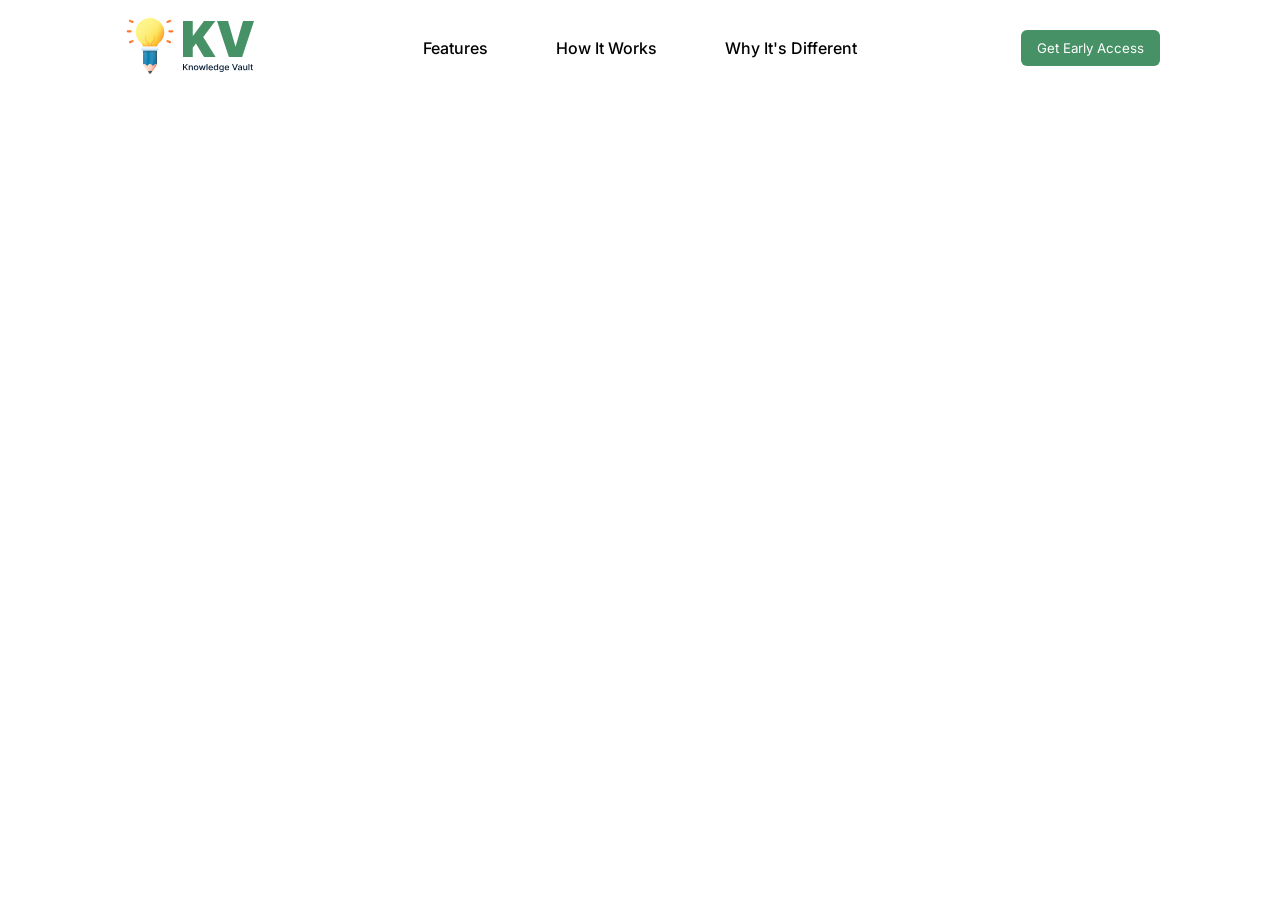
==== B13-A01-Knowledge-Vault/index.html @ 8a48af3f "Header Section Done" ====
<!DOCTYPE html>
<html lang="en">
<head>
  <meta charset="UTF-8">
  <meta name="viewport" content="width=device-width, initial-scale=1.0">
  <title>KV Knowledge Vault</title>
  <link rel="stylesheet" href="style.css">
<link rel="preconnect" href="https://fonts.googleapis.com">
<link rel="preconnect" href="https://fonts.gstatic.com" crossorigin>
<link
  href="https://fonts.googleapis.com/css2?family=Inter:ital,opsz,wght@0,14..32,100..900;1,14..32,100..900&family=Plus+Jakarta+Sans:ital,wght@0,200..800;1,200..800&display=swap"
  rel="stylesheet">
</head>
<body>
  
  <!-- Header Section -->

  <header id="header-section">
    <div>
      <img src="./assets/logo-navbar.png" alt="">
    </div>

    <nav class="nav-item">
      <a href="#">Features</a>
      <a href="#">How It Works</a>
      <a href="#">Why It's Different</a>
    </nav>

    <button class="common-btn">Get Early Access</button>

  </header>
</body>
</html>
---- B13-A01-Knowledge-Vault/style.css ----
* {
  margin: 0;
  padding: 0;
  box-sizing: border-box;
  font-family: "Inter", sans-serif;
  background: #FFFFFF;
}

/* Common Secton */

.common-btn {
  background: #469165;
  padding: 10px 16px;
  border: none;
  border-radius: 6px;
  color: #FFFFFF;
  cursor: pointer;
}

/* Header Section */

#header-section {
  display: flex;
  justify-content: space-between;
  padding: 16px 120px;
  align-items: center;
}

.nav-item a {
  margin: 0 32px;
  text-decoration: none;
  color: #000000;
  font-size: 16px;
  font-weight: 500;
}
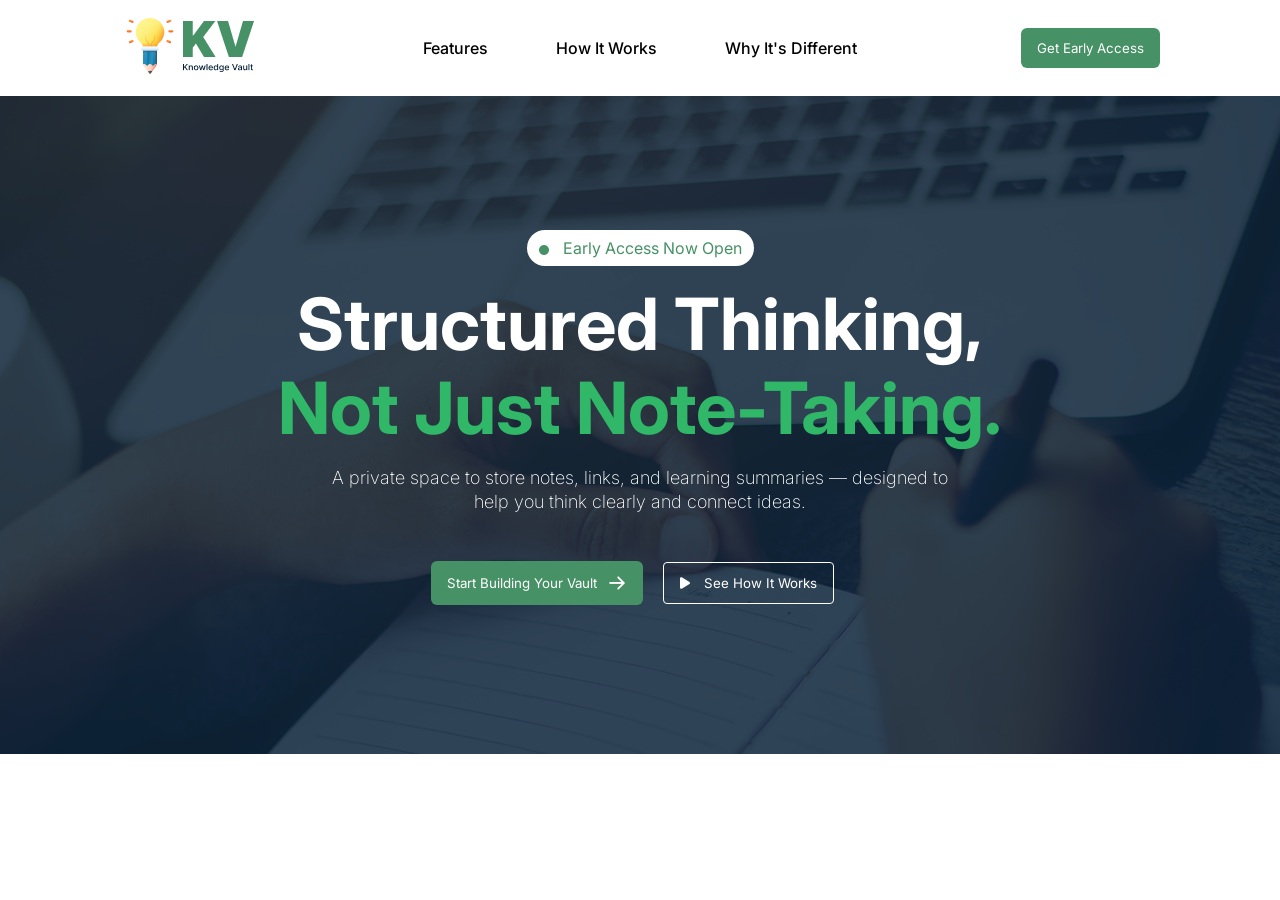
==== commit a0a49437: "Banner Section Done" ====
--- a/B13-A01-Knowledge-Vault/index.html
+++ b/B13-A01-Knowledge-Vault/index.html
@@ -10,6 +10,9 @@
 <link
   href="https://fonts.googleapis.com/css2?family=Inter:ital,opsz,wght@0,14..32,100..900;1,14..32,100..900&family=Plus+Jakarta+Sans:ital,wght@0,200..800;1,200..800&display=swap"
   rel="stylesheet">
+
+  <link rel="stylesheet"
+    href="https://cdnjs.cloudflare.com/ajax/libs/font-awesome/6.5.1/css/all.min.css">
 </head>
 <body>
   
@@ -29,5 +32,34 @@
     <button class="common-btn">Get Early Access</button>
 
   </header>
+
+  <!-- Banner Section -->
+
+  <section id="banner-section">
+
+    <p class="banner-text-01">
+      <i class="fa-solid fa-circle"></i>
+      Early Access Now Open
+    </p>
+
+    <h1>
+      Structured Thinking,<br>
+      <span>Not Just Note-Taking.</span>
+    </h1>
+
+    <p class="banner-text-02">A private space to store notes, links, and learning summaries — designed to <br> help you think clearly and connect ideas.</p>
+
+    <div class="banner-btn">
+    <button class="common-btn">
+  <span>Start Building Your Vault</span>
+  <img src="./assets/ArrowRight.png" alt="">
+</button>
+
+    <button class="btn"> 
+      <i class="fa-solid fa-play"></i>
+       See How It Works</button>
+    </div>
+
+  </section>
 </body>
 </html>
--- a/B13-A01-Knowledge-Vault/style.css
+++ b/B13-A01-Knowledge-Vault/style.css
@@ -3,18 +3,34 @@
   padding: 0;
   box-sizing: border-box;
   font-family: "Inter", sans-serif;
-  background: #FFFFFF;
 }
 
 /* Common Secton */
 
 .common-btn {
   background: #469165;
-  padding: 10px 16px;
+  padding: 12px 16px;
   border: none;
   border-radius: 6px;
   color: #FFFFFF;
+  display: inline-flex;
+  gap: 10px;
+  align-items: center;
   cursor: pointer;
+}
+
+.btn {
+  padding: 12px 16px;
+  border: 1px solid #FFFFFF;
+  border-radius: 4px;
+  background: transparent;
+  color: #FFFFFF;
+  cursor: pointer;
+  margin: 16px;
+}
+
+.btn i {
+  margin-right: 10px;
 }
 
 /* Header Section */
@@ -32,4 +48,51 @@
   color: #000000;
   font-size: 16px;
   font-weight: 500;
-}+}
+
+#banner-section {
+  background-image: url(./assets/hero-bg.png);
+  background-size: cover;       
+  background-position: center;  
+  background-repeat: no-repeat;
+  text-align: center;
+  padding: 134px 120px;
+  width: 100%;
+}
+
+.banner-text-01 {
+  background-color: #FFFFFF;
+  display: inline-block;
+  padding:8px 12px;
+  border-radius: 1000px;
+  font-size: 16px;
+  color: #469165;
+  margin-bottom: 16px;
+}
+
+.banner-text-01 i{
+  text-align: center;
+  font-size: 10px;
+  margin-right: 10px;
+}
+
+#banner-section h1 {
+  font-size: 72px;
+  font-weight: bold;
+  line-height: 84px;
+  color: #FFFFFF;
+  margin-bottom: 16px;
+}
+
+#banner-section h1 span {
+  color: #30B868;
+}
+
+.banner-text-02 {
+  font-size: 18px;
+  font-weight: 200;
+  line-height: 24px;
+  color: #FFFFFF;
+  margin-bottom: 32px;
+}
+ 
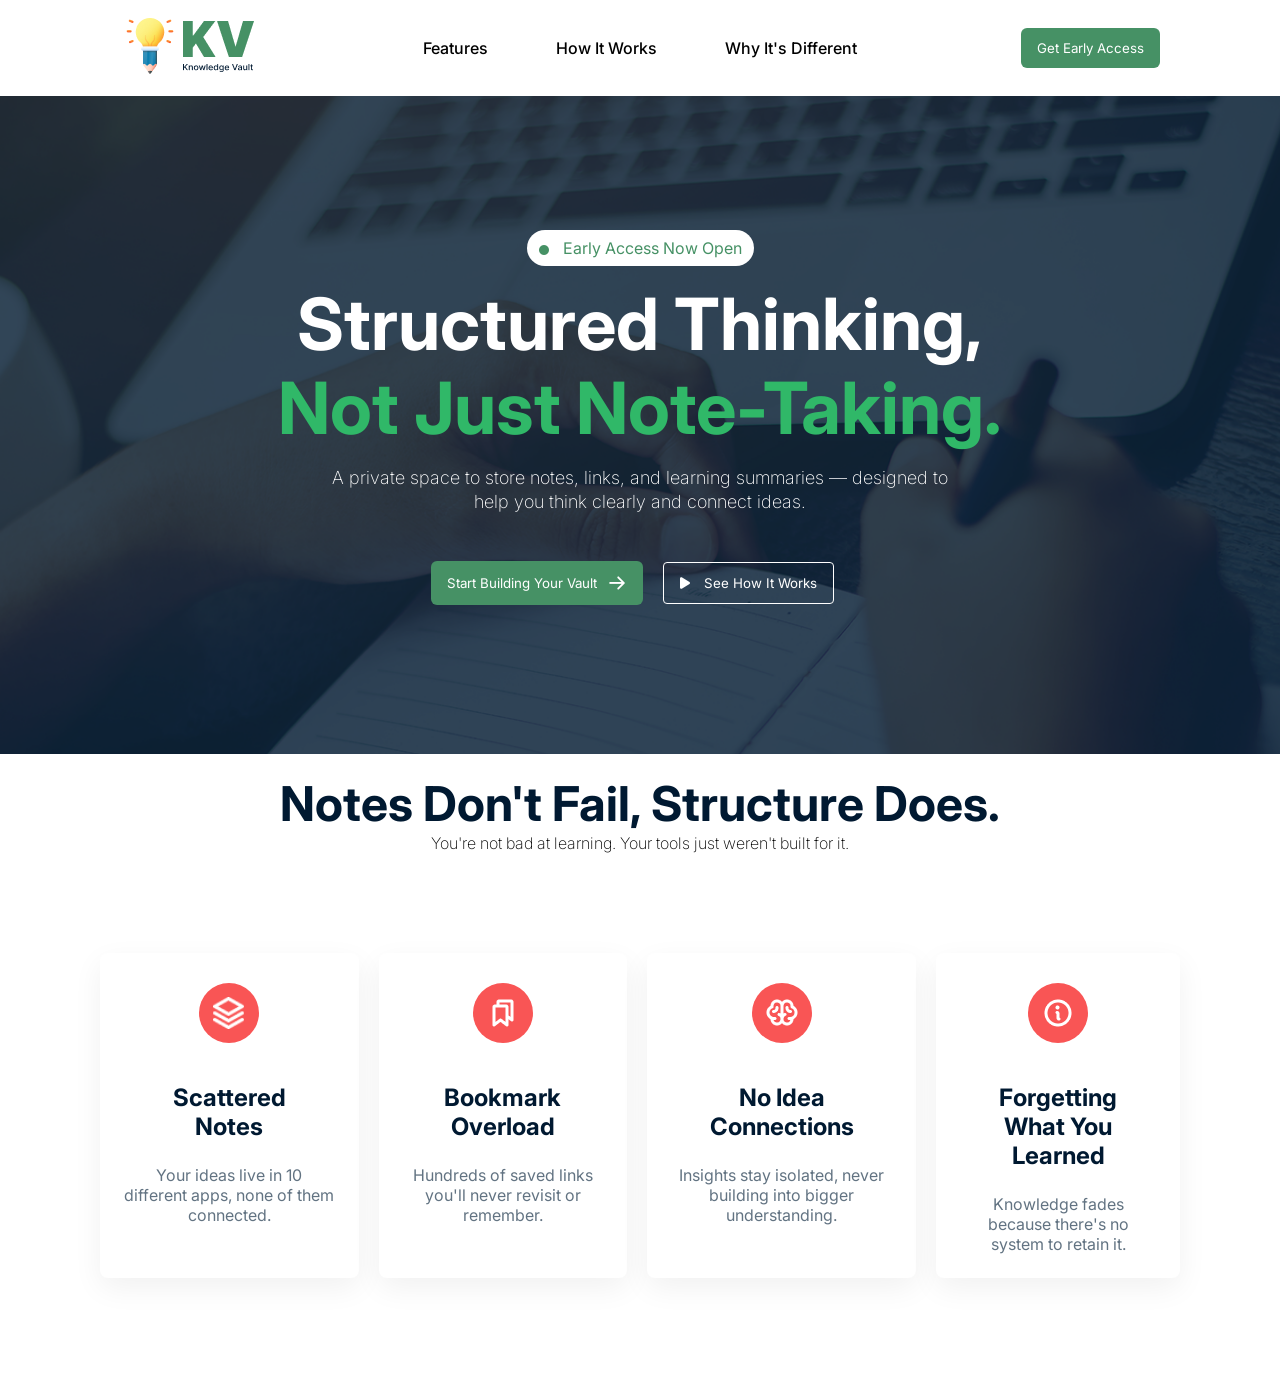
==== commit 1f0034e1: "Notes part done" ====
--- a/B13-A01-Knowledge-Vault/index.html
+++ b/B13-A01-Knowledge-Vault/index.html
@@ -61,5 +61,49 @@
     </div>
 
   </section>
+
+  <section id="notes-section">
+    <h2>Notes Don't Fail, Structure Does.</h2>
+    <p class="title">
+      You're not bad at learning. Your tools just weren't built for it.
+    </p>
+
+    <div class="notes-cards">
+      <div class="card">
+      <div class="icon">
+        <img src="./assets/Vector.png" alt="Scattered Notes">
+      </div>
+      <h3>Scattered Notes</h3>
+      <p>Your ideas live in 10 different apps, none of them connected.</p>
+    </div>
+
+    <div class="card">
+      <div class="icon">
+        <img src="./assets/Bookmarks.png" alt="Bookmark Overload">
+      </div>
+      <h3>Bookmark Overload</h3>
+      <p>Hundreds of saved links you'll never revisit or remember.</p>
+    </div>
+
+    <div class="card">
+      <div class="icon">
+        <img src="./assets/Brain.png" alt="No Idea Connections">
+      </div>
+      <h3>No Idea Connections</h3>
+      <p>Insights stay isolated, never building into bigger understanding.</p>
+    </div>
+
+    <div class="card">
+      <div class="icon">
+        <img src="./assets/Info.png" alt="Forgetting What You Learned">
+      </div>
+      <h3>Forgetting What You Learned</h3>
+      <p>Knowledge fades because there's no system to retain it.</p>
+    </div>
+
+  </div>
+
+</section>
+
 </body>
 </html>
--- a/B13-A01-Knowledge-Vault/style.css
+++ b/B13-A01-Knowledge-Vault/style.css
@@ -94,5 +94,69 @@
   line-height: 24px;
   color: #FFFFFF;
   margin-bottom: 32px;
+} 
+
+#notes-section h2 {
+  font-size: 48px;
+  font-weight: bold;
+  text-align: center;
+  padding-top: 20px;
+  color: #001931;
 }
+
+#notes-section .title {
+  font-size: 16px;
+  font-weight: 200;
+  text-align: center;
+}
+
+.notes-cards {
+  padding: 100px;
+  display: flex;
+  justify-content: space-between;
+  gap: 20px;
+  flex-wrap: nowrap;
+  margin-bottom: 20px 30px;
+}
+
+.card {
+  background: #ffffff;
+  padding: 24px 24px;
+  border-radius: 8px;
+  padding-top: 30px;
+  box-shadow: 0 10px 30px rgba(0,0,0,0.06);
+  transition: transform 0.3s ease;
+}
+
+.icon {
+  width: 60px;
+  height: 60px;
+  background: #F95555;
+  border-radius: 50%;
+  display: flex;
+  align-items: center;
+  justify-content: center;
+  margin: 0 auto 16px;
  
+}
+
+.icon img {
+  width: 32px;
+  height: 32px;
+}
+
+.card h3 {
+  font-size: 24px;
+  color: #001931;
+  padding: 24px 24px;
+  text-align: center;
+}
+
+.card p {
+  font-size: 16px;
+  color: #627382;
+  line-height: 20px;
+  text-align: center;
+}
+
+ 
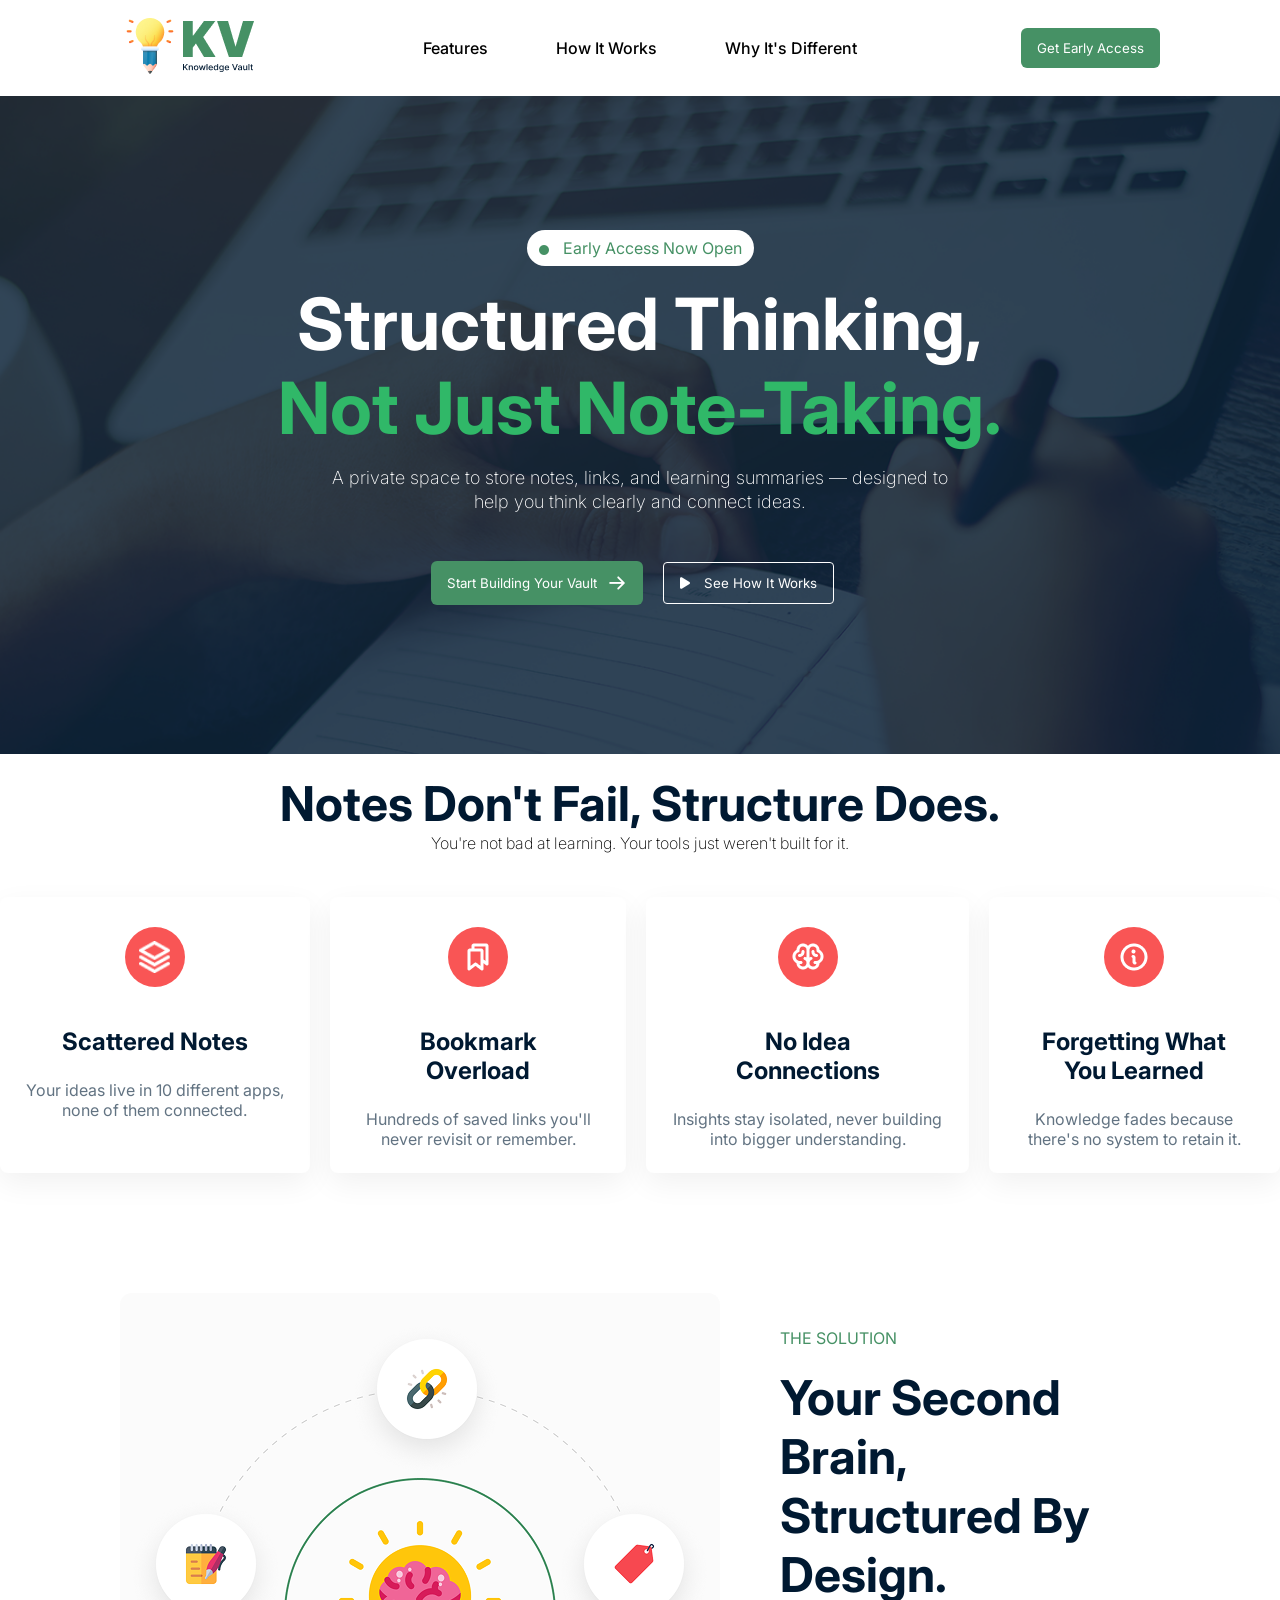
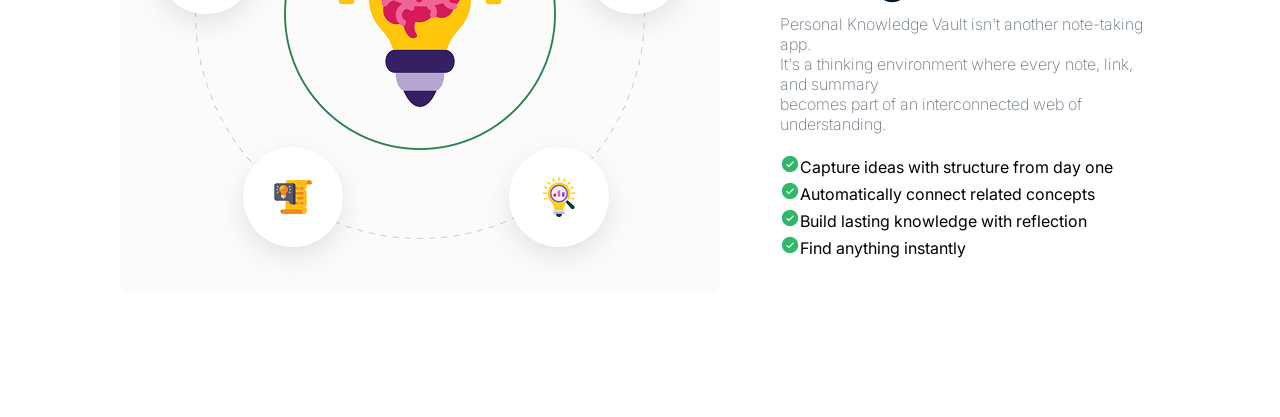
==== commit 06c68557: "Brain Section Done" ====
--- a/B13-A01-Knowledge-Vault/index.html
+++ b/B13-A01-Knowledge-Vault/index.html
@@ -105,5 +105,24 @@
 
 </section>
 
+<!-- Brain Section -->
+
+<section id="brain-section">
+  <div class="img">
+    <img src="./assets/knowledge.png" alt="">
+  </div>
+    <div class="text">
+      <p class="color-text">THE SOLUTION</p>
+      <h2>Your Second Brain,<br>Structured By Design.</h2>
+      <p>Personal Knowledge Vault isn't another note-taking app. <br> It's a thinking environment where every note, link, and summary <br> becomes part of an interconnected web of understanding.</p>
+      <ul>
+        <li> <span><img src="./assets/CheckCircle.png" alt=""></span> Capture ideas with structure from day one</li>
+        <li> <span><img src="./assets/CheckCircle.png" alt=""></span> Automatically connect related concepts</li>
+        <li> <span><img src="./assets/CheckCircle.png" alt=""></span> Build lasting knowledge with reflection</li>
+        <li> <span><img src="./assets/CheckCircle.png" alt=""></span> Find anything instantly</li>
+      </ul>
+    </div>
+
+  </section>
 </body>
 </html>
--- a/B13-A01-Knowledge-Vault/style.css
+++ b/B13-A01-Knowledge-Vault/style.css
@@ -111,7 +111,7 @@
 }
 
 .notes-cards {
-  padding: 100px;
+  padding-top: 44px;
   display: flex;
   justify-content: space-between;
   gap: 20px;
@@ -159,4 +159,38 @@
   text-align: center;
 }
 
+#brain-section {
+  display: flex;
+  align-items: center;
+  gap: 60px;
+  padding: 120px 120px;
+}
+
+.text .color-text {
+ color: #469165;
+ font-weight: 400;
+}
+
+.text h2 {
+  font-size: 48px;
+  font-weight: bold;
+  color: #001931;
+  padding-bottom: 10px;
+}
+
+.text p {
+  font-size: 16px;
+  font-weight: 200;
+  color: #627382;
+  padding-bottom: 20px;
+}
+
+.text ul li {
+  display: flex;
+  line-height: 26px;
+}
+
+
+
+
  
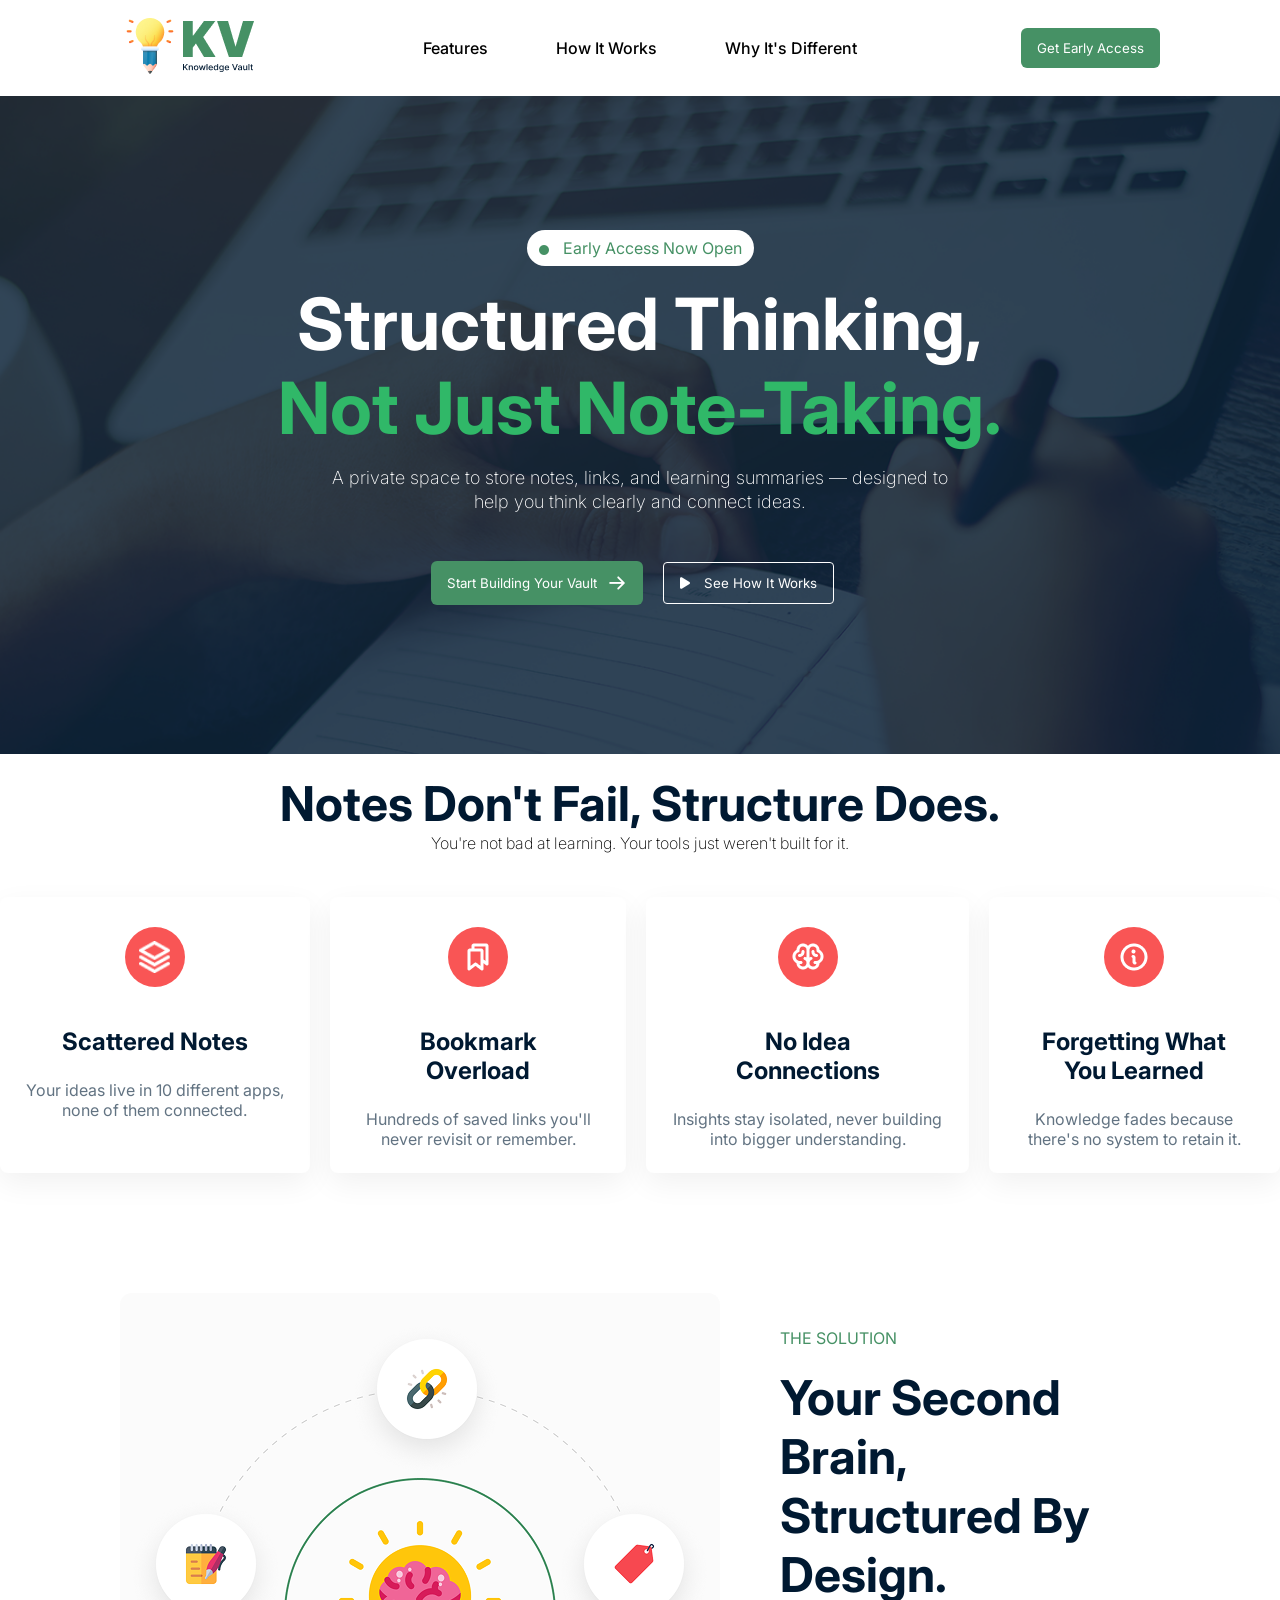
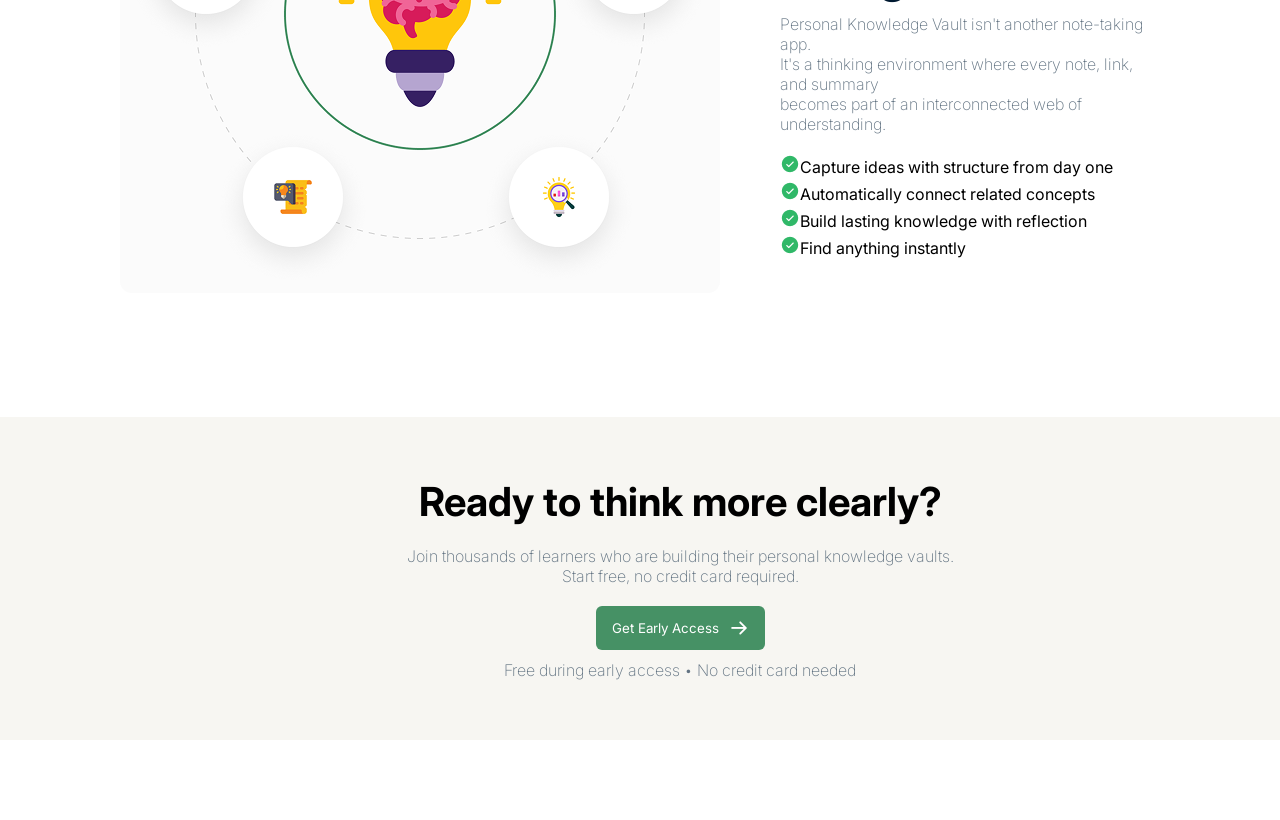
==== commit 3d04b689: "Early Access section done" ====
--- a/B13-A01-Knowledge-Vault/index.html
+++ b/B13-A01-Knowledge-Vault/index.html
@@ -124,5 +124,17 @@
     </div>
 
   </section>
+
+  <!-- Early Access Section -->
+
+  <section id="early-access-section">
+    <div>
+      <h2>Ready to think more clearly?</h2>
+      <p>Join thousands of learners who are building their personal knowledge vaults. <br>Start free, no credit card required.</p>
+      <button class="common-btn">
+        Get Early Access <img src="./assets/ArrowRight.png" alt=""></button>
+      <p>Free during early access • No credit card needed</p>
+    </div>
+  </section>
 </body>
 </html>
--- a/B13-A01-Knowledge-Vault/style.css
+++ b/B13-A01-Knowledge-Vault/style.css
@@ -190,7 +190,33 @@
   line-height: 26px;
 }
 
-
-
-
+#early-access-section {
+  width: 1360px;
+  text-align: center;
+  background: #F7F6F2;
+  margin: 0 auto;
+  margin-bottom: 80px;
+  padding: 40px 80px;
+}
+
+#early-access-section h2 {
+  font-size: 40px;
+  font-weight: bold;
+  padding: 20px 20px;
+}
+
+#early-access-section p{
+  font-size: 16px;
+  font-weight: 200;
+  color: #627382;
+  padding-bottom: 20px;
+}
+#early-access-section button {
+  margin-bottom: 10px;
+}
  
+
+
+
+
+ 
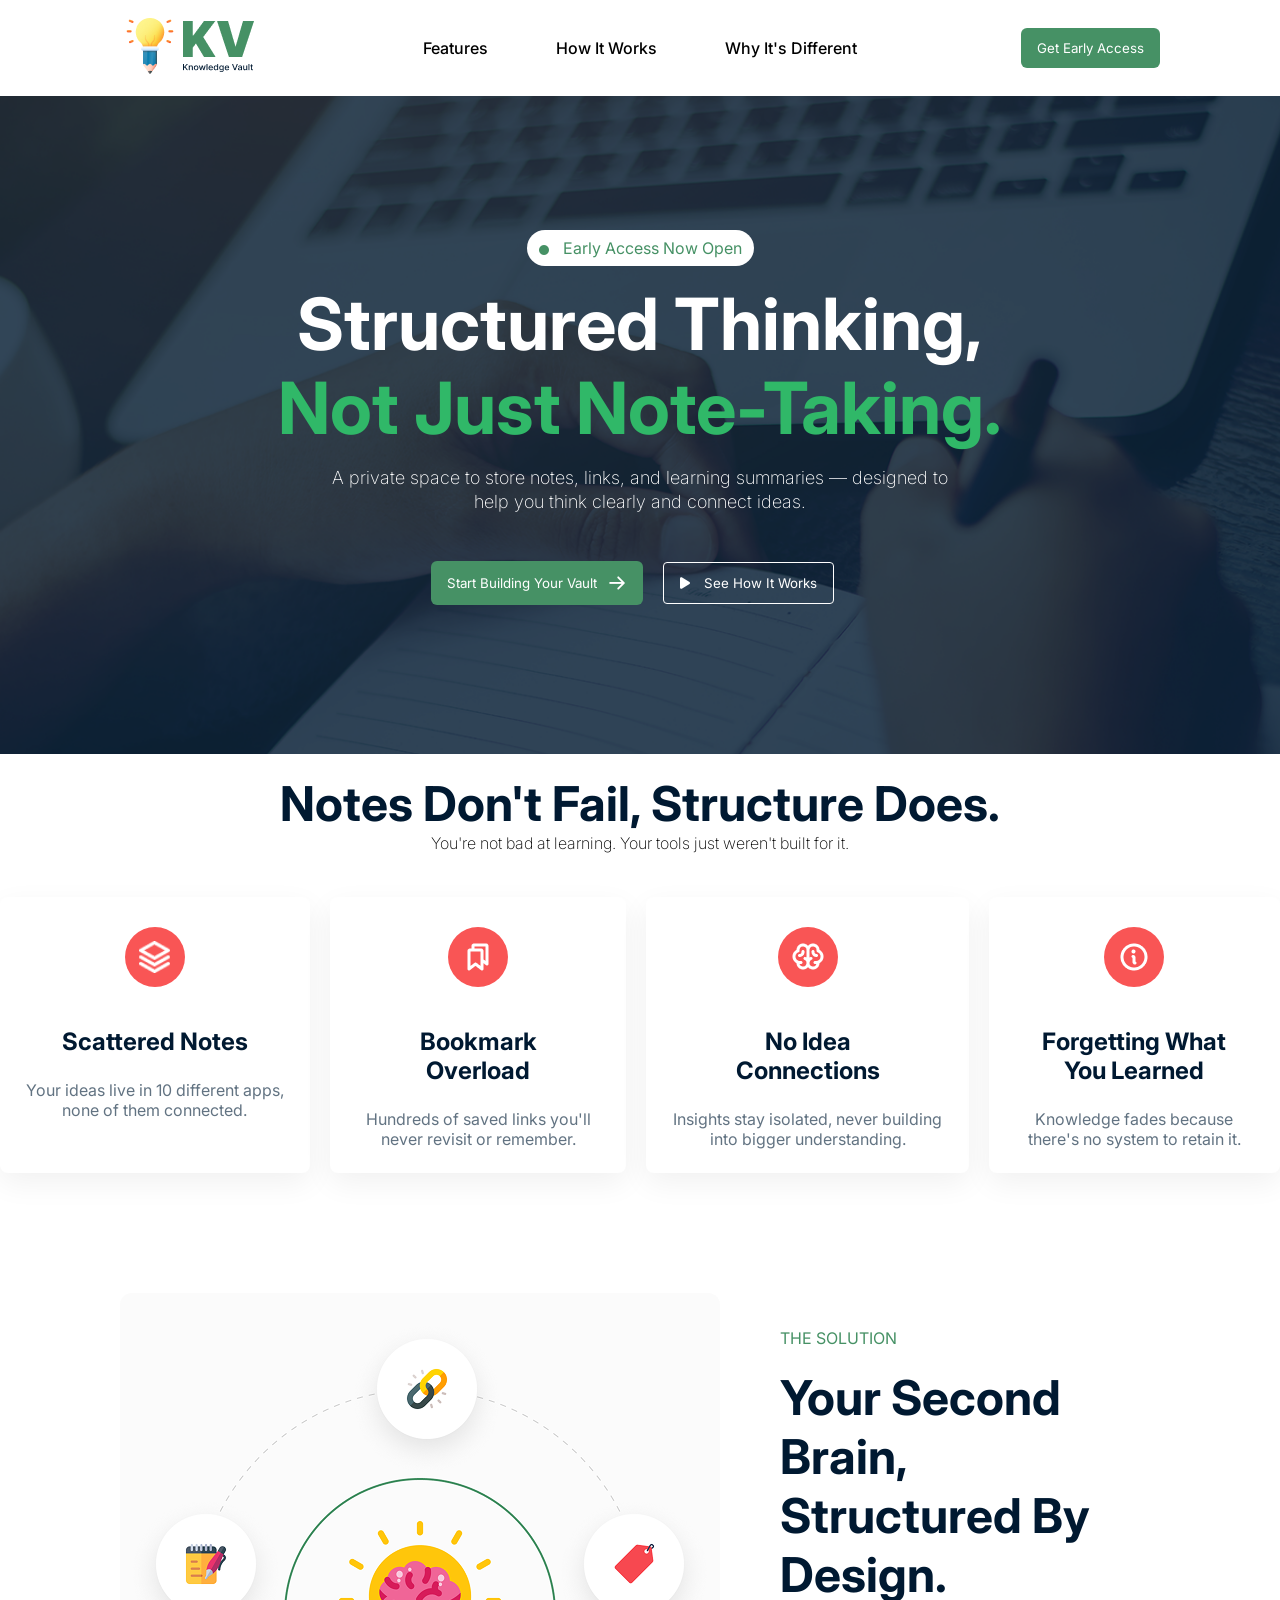
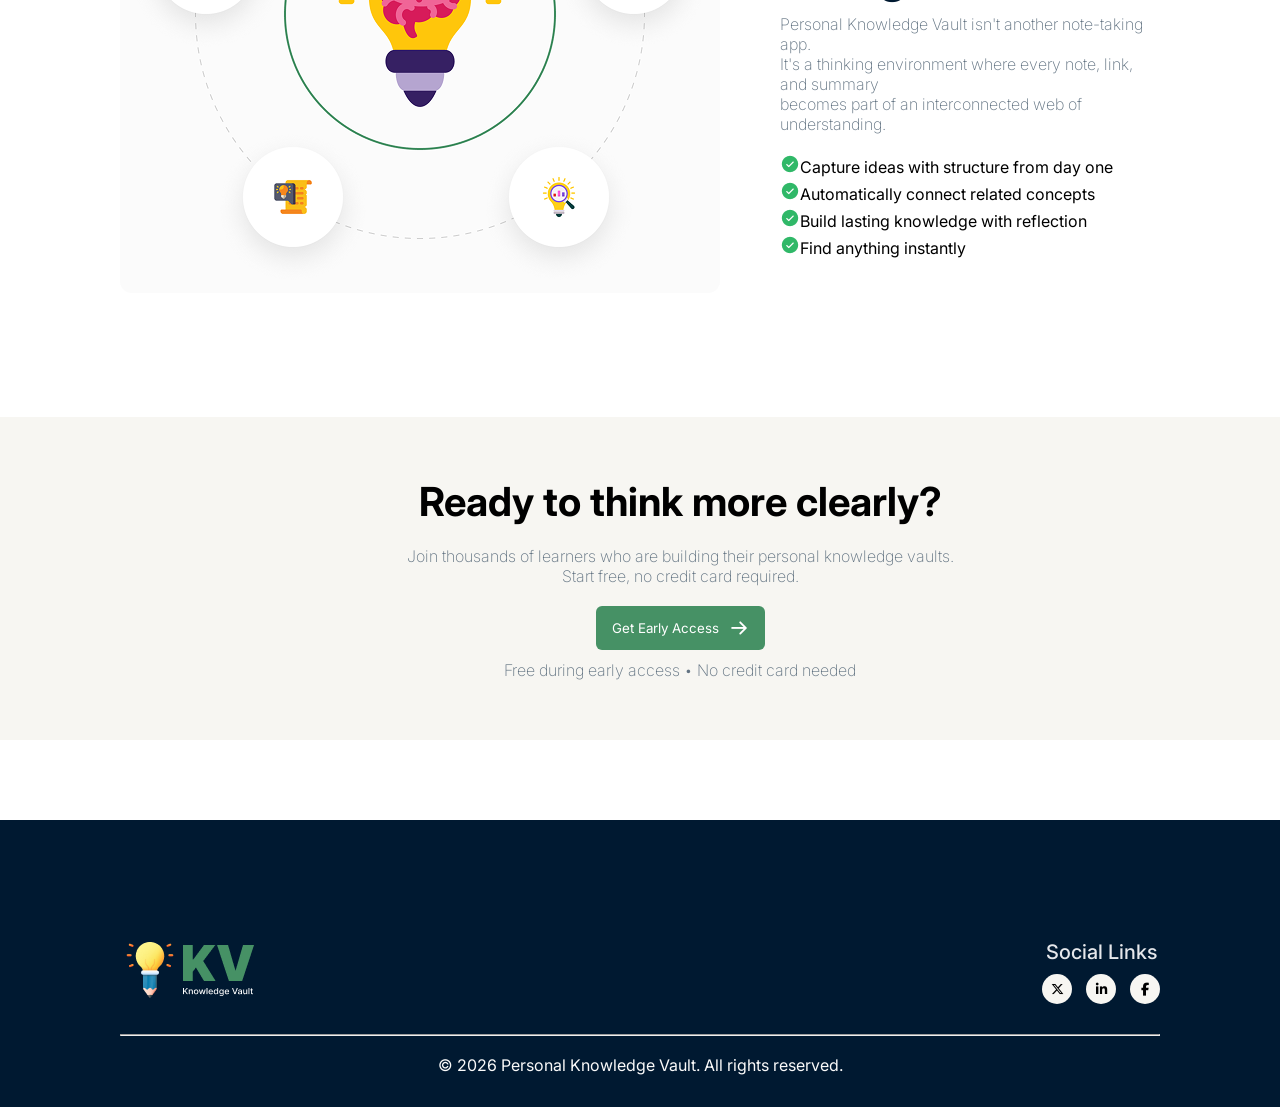
==== commit 293ad882: "Footer part add" ====
--- a/B13-A01-Knowledge-Vault/index.html
+++ b/B13-A01-Knowledge-Vault/index.html
@@ -136,5 +136,33 @@
       <p>Free during early access • No credit card needed</p>
     </div>
   </section>
+
+  <!-- Footer Section -->
+
+  <footer class="footer">
+
+  <div class="footer-top">
+    <div class="footer-logo">
+      <img src="./assets/logo-footer.png" alt="Knowledge Vault Logo">
+    </div>
+
+    <div class="footer-social">
+      <p>Social Links</p>
+      <div class="social-icons">
+        <i class="fa-brands fa-x-twitter"></i>
+        <i class="fa-brands fa-linkedin-in"></i>
+        <i class="fa-brands fa-facebook-f"></i>
+      </div>
+    </div>
+
+  </div>
+
+  <div class="footer-line"><hr></div>
+  <p class="footer-copy">
+    © 2026 Personal Knowledge Vault. All rights reserved.
+  </p>
+
+</footer>
+
 </body>
 </html>
--- a/B13-A01-Knowledge-Vault/style.css
+++ b/B13-A01-Knowledge-Vault/style.css
@@ -214,6 +214,69 @@
 #early-access-section button {
   margin-bottom: 10px;
 }
+
+.footer {
+  background: #001931;
+  padding-top:120px;
+  padding-bottom: 30px;
+  padding-right: 120px;
+  padding-left: 120px;
+  color: #F7F6F2;
+}
+
+.footer-top {
+  display: flex;
+  justify-content: space-between;
+  align-items: center;
+}
+
+.footer-social {
+  font-size: 20px;
+  font-weight: 500;
+  color: #e5e7eb;
+  text-align: center;
+}
+
+.footer-social p {
+  font-size: 20px;
+  margin-bottom: 10px;
+  color: #e5e7eb;
+}
+
+.social-icons {
+  display: flex;
+  gap: 14px;
+  justify-content: flex-end;
+}
+
+.social-icons i {
+  width: 30px;
+  height: 30px;
+  border-radius: 50%;
+  background: #F7F6F2;
+  color: #000000;
+  display: flex;
+  align-items: center;
+  justify-content: center;
+  font-size: 13px;
+  cursor: pointer;
+}
+
+.footer-line {
+  height: 1px;
+  margin: 30px 0 18px;
+}
+
+.footer-copy {
+  text-align: center;
+  font-size: 16px;
+  line-height: 24px;
+  color: #FAFAFA;
+}
+
+
+
+
  
 
 
